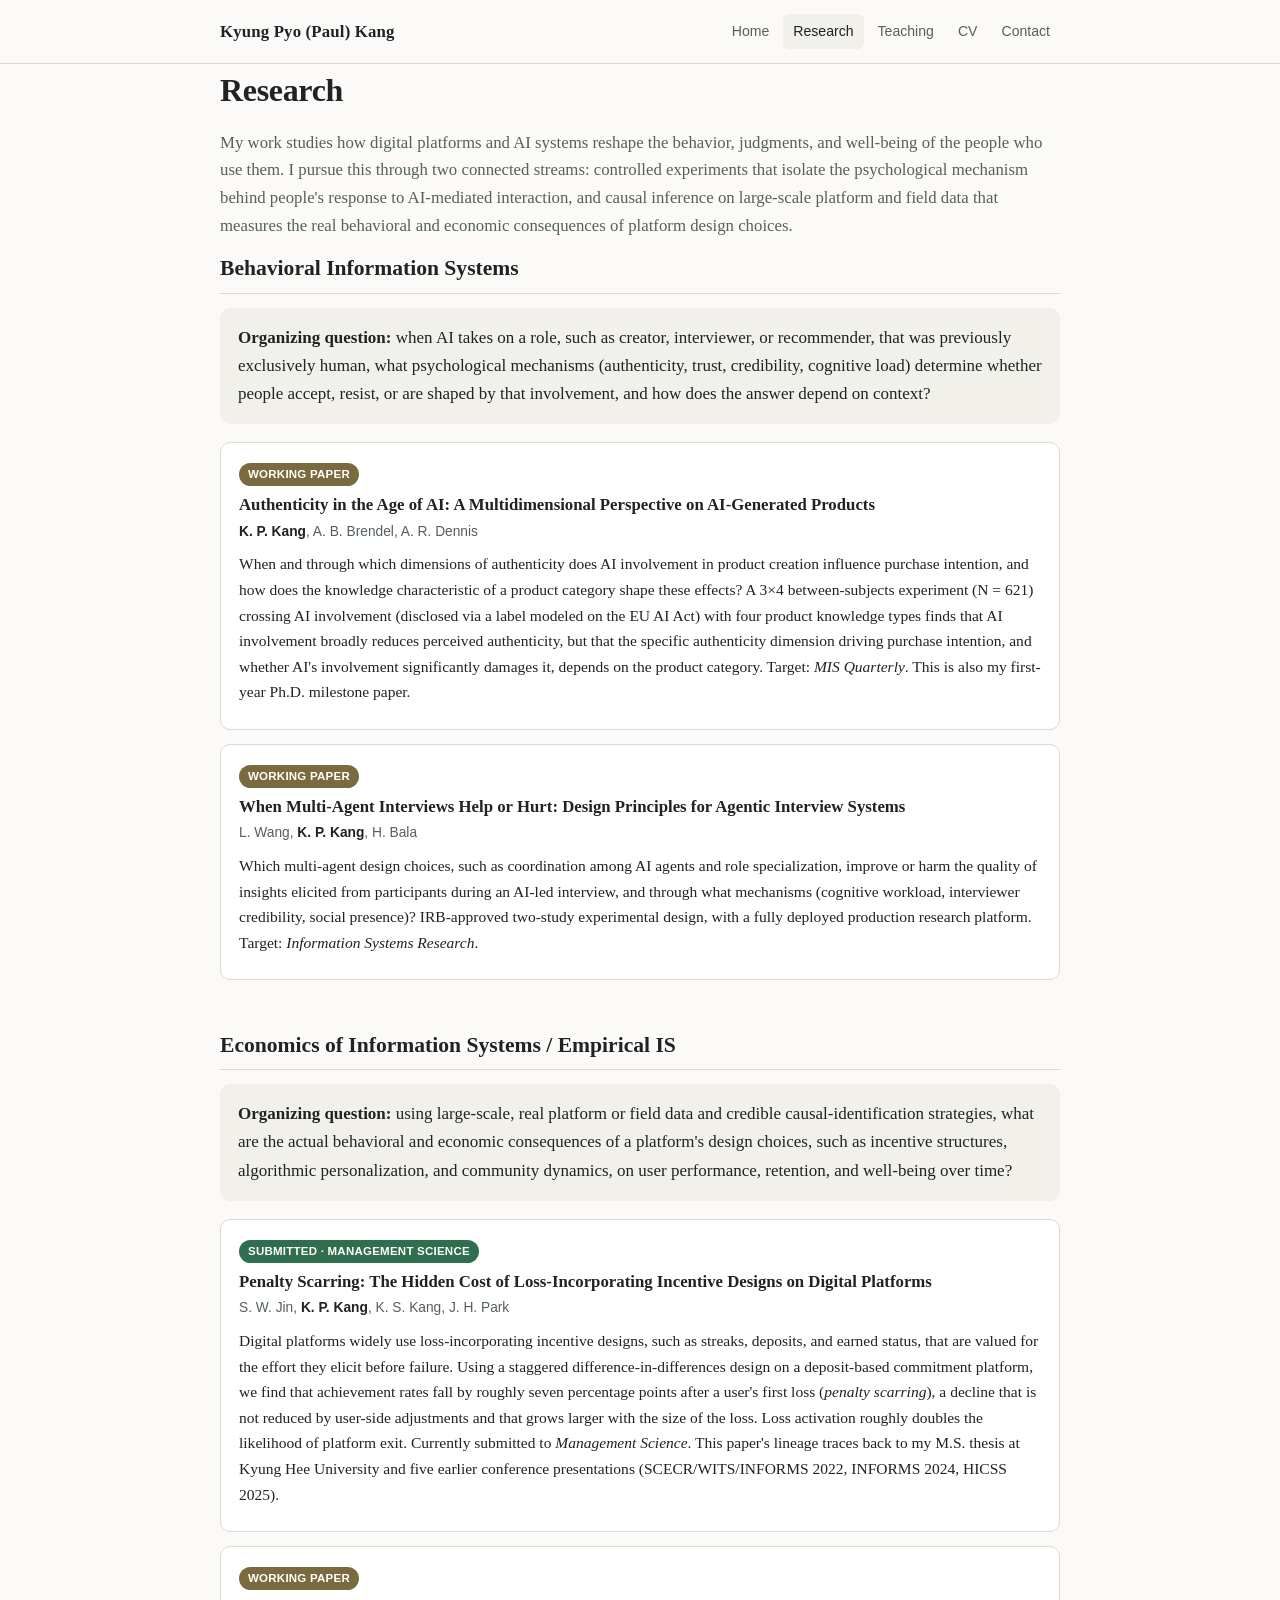
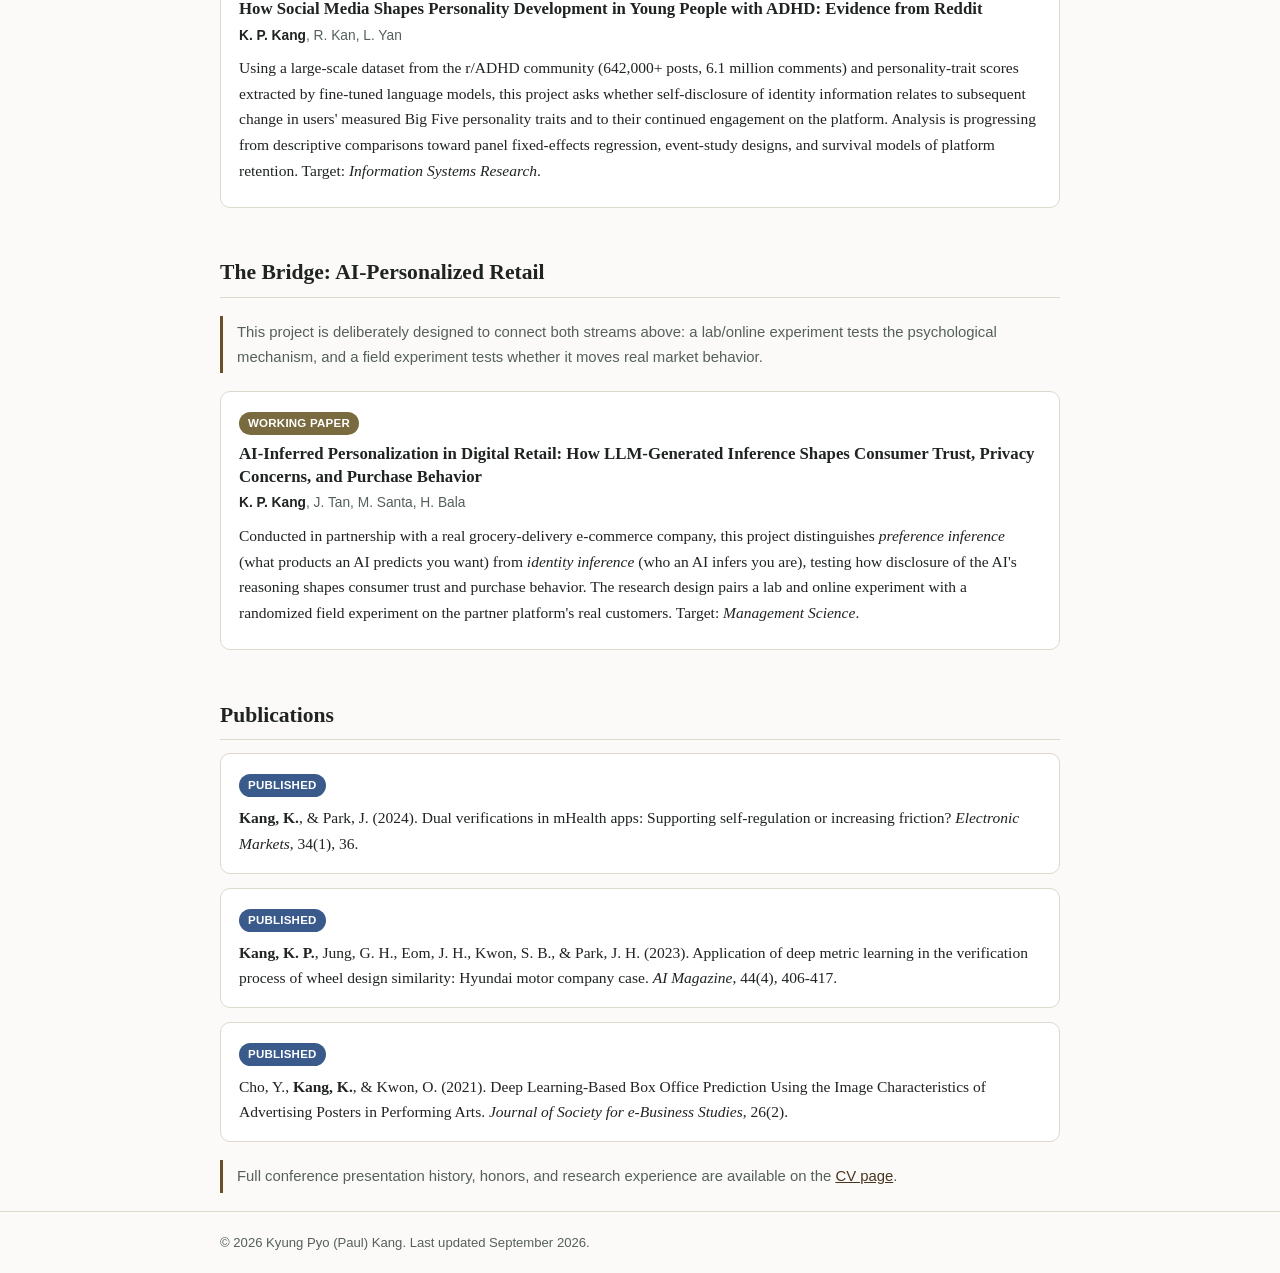
==== research.html @ 39b0a16d "Initial academic website" ====
<!doctype html>
<html lang="en">
<head>
<meta charset="utf-8">
<meta name="viewport" content="width=device-width, initial-scale=1, viewport-fit=cover">
<title>Kyung Pyo (Paul) Kang: Research</title>
<meta name="description" content="Research projects by Kyung Pyo (Paul) Kang, organized around Behavioral Information Systems and Economics of Information Systems / Empirical IS.">
<link rel="stylesheet" href="style.css">
</head>
<body>

<header class="site-header">
  <div class="wrap nav-row">
    <a class="site-name" href="index.html">Kyung Pyo (Paul) Kang</a>
    <nav class="site-nav">
      <a href="index.html">Home</a>
      <a href="research.html" aria-current="page">Research</a>
      <a href="teaching.html">Teaching</a>
      <a href="cv.html">CV</a>
      <a href="index.html#contact">Contact</a>
    </nav>
  </div>
</header>

<main class="wrap">
  <h1>Research</h1>
  <p class="lede">
    My work studies how digital platforms and AI systems reshape the behavior, judgments, and
    well-being of the people who use them. I pursue this through two connected streams: controlled
    experiments that isolate the psychological mechanism behind people's response to AI-mediated
    interaction, and causal inference on large-scale platform and field data that measures the
    real behavioral and economic consequences of platform design choices.
  </p>

  <h2>Behavioral Information Systems</h2>
  <div class="stream-intro">
    <p>
      <strong>Organizing question:</strong> when AI takes on a role, such as creator, interviewer,
      or recommender, that was previously exclusively human, what psychological mechanisms
      (authenticity, trust, credibility, cognitive load) determine whether people accept, resist,
      or are shaped by that involvement, and how does the answer depend on context?
    </p>
  </div>

  <div class="card" id="ai-authenticity">
    <span class="badge working">Working Paper</span>
    <h3>Authenticity in the Age of AI: A Multidimensional Perspective on AI-Generated Products</h3>
    <div class="authors"><span class="self">K. P. Kang</span>, A. B. Brendel, A. R. Dennis</div>
    <p>
      When and through which dimensions of authenticity does AI involvement in product creation
      influence purchase intention, and how does the knowledge characteristic of a product
      category shape these effects? A 3&times;4 between-subjects experiment (N = 621) crossing AI
      involvement (disclosed via a label modeled on the EU AI Act) with four product knowledge
      types finds that AI involvement broadly reduces perceived authenticity, but that the
      specific authenticity dimension driving purchase intention, and whether AI's involvement
      significantly damages it, depends on the product category. Target: <em>MIS
      Quarterly</em>. This is also my first-year Ph.D. milestone paper.
    </p>
  </div>

  <div class="card" id="ai-interview">
    <span class="badge working">Working Paper</span>
    <h3>When Multi-Agent Interviews Help or Hurt: Design Principles for Agentic Interview Systems</h3>
    <div class="authors">L. Wang, <span class="self">K. P. Kang</span>, H. Bala</div>
    <p>
      Which multi-agent design choices, such as coordination among AI agents and role
      specialization, improve or harm the quality of insights elicited from participants during an
      AI-led interview, and through what mechanisms (cognitive workload, interviewer credibility,
      social presence)? IRB-approved two-study experimental design, with a fully deployed
      production research platform. Target: <em>Information Systems Research</em>.
    </p>
  </div>

  <h2>Economics of Information Systems / Empirical IS</h2>
  <div class="stream-intro">
    <p>
      <strong>Organizing question:</strong> using large-scale, real platform or field data and
      credible causal-identification strategies, what are the actual behavioral and economic
      consequences of a platform's design choices, such as incentive structures, algorithmic
      personalization, and community dynamics, on user performance, retention, and well-being
      over time?
    </p>
  </div>

  <div class="card" id="challengers">
    <span class="badge submitted">Submitted &middot; Management Science</span>
    <h3>Penalty Scarring: The Hidden Cost of Loss-Incorporating Incentive Designs on Digital Platforms</h3>
    <div class="authors">S. W. Jin, <span class="self">K. P. Kang</span>, K. S. Kang, J. H. Park</div>
    <p>
      Digital platforms widely use loss-incorporating incentive designs, such as streaks,
      deposits, and earned status, that are valued for the effort they elicit before failure.
      Using a staggered difference-in-differences design on a deposit-based commitment platform,
      we find that achievement rates fall by roughly seven percentage points after a user's first
      loss (<em>penalty scarring</em>), a decline that is not reduced by user-side adjustments and
      that grows larger with the size of the loss. Loss activation roughly doubles the likelihood
      of platform exit. Currently submitted to <em>Management Science</em>. This paper's lineage
      traces back to my M.S. thesis at Kyung Hee University and five earlier conference
      presentations (SCECR/WITS/INFORMS 2022, INFORMS 2024, HICSS 2025).
    </p>
  </div>

  <div class="card" id="adhd-reddit">
    <span class="badge working">Working Paper</span>
    <h3>How Social Media Shapes Personality Development in Young People with ADHD: Evidence from Reddit</h3>
    <div class="authors"><span class="self">K. P. Kang</span>, R. Kan, L. Yan</div>
    <p>
      Using a large-scale dataset from the r/ADHD community (642,000+ posts, 6.1 million comments)
      and personality-trait scores extracted by fine-tuned language models, this project asks
      whether self-disclosure of identity information relates to subsequent change in users'
      measured Big Five personality traits and to their continued engagement on the platform.
      Analysis is progressing from descriptive comparisons toward panel fixed-effects regression,
      event-study designs, and survival models of platform retention. Target: <em>Information
      Systems Research</em>.
    </p>
  </div>

  <h2>The Bridge: AI-Personalized Retail</h2>
  <div class="note-box">
    This project is deliberately designed to connect both streams above: a lab/online experiment
    tests the psychological mechanism, and a field experiment tests whether it moves real market
    behavior.
  </div>
  <div class="card" id="paket">
    <span class="badge working">Working Paper</span>
    <h3>AI-Inferred Personalization in Digital Retail: How LLM-Generated Inference Shapes Consumer Trust, Privacy Concerns, and Purchase Behavior</h3>
    <div class="authors"><span class="self">K. P. Kang</span>, J. Tan, M. Santa, H. Bala</div>
    <p>
      Conducted in partnership with a real grocery-delivery e-commerce company, this project
      distinguishes <em>preference inference</em> (what products an AI predicts you want) from
      <em>identity inference</em> (who an AI infers you are), testing how disclosure of the AI's
      reasoning shapes consumer trust and purchase behavior. The research design pairs a lab and
      online experiment with a randomized field experiment on the partner platform's real
      customers. Target: <em>Management Science</em>.
    </p>
  </div>

  <h2>Publications</h2>
  <div class="card">
    <span class="badge published">Published</span>
    <p style="margin:0"><span class="self">Kang, K.</span>, &amp; Park, J. (2024). Dual verifications in mHealth apps: Supporting self-regulation or increasing friction? <em>Electronic Markets</em>, 34(1), 36.</p>
  </div>
  <div class="card">
    <span class="badge published">Published</span>
    <p style="margin:0"><span class="self">Kang, K. P.</span>, Jung, G. H., Eom, J. H., Kwon, S. B., &amp; Park, J. H. (2023). Application of deep metric learning in the verification process of wheel design similarity: Hyundai motor company case. <em>AI Magazine</em>, 44(4), 406-417.</p>
  </div>
  <div class="card">
    <span class="badge published">Published</span>
    <p style="margin:0">Cho, Y., <span class="self">Kang, K.</span>, &amp; Kwon, O. (2021). Deep Learning-Based Box Office Prediction Using the Image Characteristics of Advertising Posters in Performing Arts. <em>Journal of Society for e-Business Studies</em>, 26(2).</p>
  </div>

  <p class="note-box">
    Full conference presentation history, honors, and research experience are available on the
    <a href="cv.html">CV page</a>.
  </p>

</main>

<footer class="site-footer">
  <div class="wrap">
    &copy; 2026 Kyung Pyo (Paul) Kang. Last updated September 2026.
  </div>
</footer>

</body>
</html>
---- style.css ----
/* ---------------------------------------------------------------
   Kyung Pyo (Paul) Kang — academic site
   Clean, minimal, academic. Shared stylesheet for all pages.
--------------------------------------------------------------- */

:root {
  --bg: #fbfaf8;
  --bg-alt: #f2f0eb;
  --text: #1f2321;
  --text-muted: #55605a;
  --accent: #6b4f2a;
  --accent-strong: #4a3620;
  --border: #ded9cf;
  --card-bg: #ffffff;
  --badge-submitted: #2f6f4e;
  --badge-working: #7a6a3f;
  --badge-published: #3a5a8c;
  --max-width: 880px;
  --radius: 10px;
}

@media (prefers-color-scheme: dark) {
  :root:not([data-theme="light"]) {
    --bg: #14181a;
    --bg-alt: #1b2023;
    --text: #eae7e0;
    --text-muted: #a9b0ab;
    --accent: #d8b98a;
    --accent-strong: #eccf9e;
    --border: #33393c;
    --card-bg: #1d2224;
    --badge-submitted: #6fbf94;
    --badge-working: #d3bd7a;
    --badge-published: #8fb2e0;
  }
}

:root[data-theme="dark"] {
  --bg: #14181a;
  --bg-alt: #1b2023;
  --text: #eae7e0;
  --text-muted: #a9b0ab;
  --accent: #d8b98a;
  --accent-strong: #eccf9e;
  --border: #33393c;
  --card-bg: #1d2224;
  --badge-submitted: #6fbf94;
  --badge-working: #d3bd7a;
  --badge-published: #8fb2e0;
}

* { box-sizing: border-box; }

body {
  margin: 0;
  background: var(--bg);
  color: var(--text);
  font-family: "Iowan Old Style", "Palatino Linotype", Georgia, "Noto Serif", serif;
  line-height: 1.65;
  font-size: 17px;
}

.wrap {
  max-width: var(--max-width);
  margin: 0 auto;
  padding: 0 20px;
}

/* -------- Nav -------- */
header.site-header {
  border-bottom: 1px solid var(--border);
  padding-block: 14px;
  position: sticky;
  top: env(safe-area-inset-top, 0px);
  background: var(--bg);
  z-index: 10;
}

.nav-row {
  display: flex;
  align-items: center;
  justify-content: space-between;
  gap: 12px;
  flex-wrap: wrap;
}

.site-name {
  font-weight: 700;
  font-size: 1.05rem;
  color: var(--text);
  text-decoration: none;
  letter-spacing: 0.01em;
}

nav.site-nav {
  display: flex;
  gap: 4px;
  flex-wrap: wrap;
}

nav.site-nav a {
  font-family: -apple-system, BlinkMacSystemFont, "Segoe UI", Helvetica, Arial, sans-serif;
  font-size: 0.88rem;
  text-decoration: none;
  color: var(--text-muted);
  padding: 6px 10px;
  border-radius: 6px;
  transition: background 0.15s ease, color 0.15s ease;
}

nav.site-nav a:hover,
nav.site-nav a[aria-current="page"] {
  background: var(--bg-alt);
  color: var(--text);
}

/* -------- Main content -------- */
main { padding-block: 40px 64px; }

h1 {
  font-size: 2rem;
  margin: 0 0 6px 0;
  letter-spacing: -0.01em;
}

h2 {
  font-size: 1.35rem;
  margin: 2.2em 0 0.6em 0;
  padding-bottom: 6px;
  border-bottom: 1px solid var(--border);
}

h2:first-of-type { margin-top: 0.4em; }

h3 { font-size: 1.05rem; margin: 1.4em 0 0.3em 0; }

p { margin: 0.7em 0; }

.lede {
  color: var(--text-muted);
  font-size: 1.05rem;
}

.muted { color: var(--text-muted); }

a { color: var(--accent-strong); }
a:hover { color: var(--accent); }

/* -------- Hero (home page) -------- */
.hero {
  display: flex;
  gap: 28px;
  align-items: flex-start;
  flex-wrap: wrap;
}

.hero img.avatar {
  width: 168px;
  height: 216px;
  object-fit: cover;
  border-radius: var(--radius);
  border: 1px solid var(--border);
  flex-shrink: 0;
}

.hero .hero-text { flex: 1 1 320px; min-width: 260px; }

.role-line {
  font-family: -apple-system, BlinkMacSystemFont, "Segoe UI", Helvetica, Arial, sans-serif;
  color: var(--text-muted);
  font-size: 0.98rem;
  margin: 4px 0 14px 0;
}

/* -------- Link chips (home page profile links) -------- */
.chip-row {
  display: flex;
  flex-wrap: wrap;
  gap: 8px;
  margin-top: 16px;
}

.chip {
  font-family: -apple-system, BlinkMacSystemFont, "Segoe UI", Helvetica, Arial, sans-serif;
  font-size: 0.85rem;
  padding: 6px 12px;
  border-radius: 999px;
  border: 1px solid var(--border);
  text-decoration: none;
  color: var(--text);
  background: var(--card-bg);
}

.chip:hover { border-color: var(--accent); color: var(--accent-strong); }

.chip.disabled {
  color: var(--text-muted);
  cursor: default;
  opacity: 0.6;
}
.chip.disabled:hover { border-color: var(--border); color: var(--text-muted); }

/* -------- Research interest / info list -------- */
.fact-list {
  font-family: -apple-system, BlinkMacSystemFont, "Segoe UI", Helvetica, Arial, sans-serif;
  font-size: 0.92rem;
  color: var(--text-muted);
  margin-top: 10px;
}
.fact-list b { color: var(--text); font-weight: 600; }

/* -------- Stream intro blocks -------- */
.stream-intro {
  background: var(--bg-alt);
  border-radius: var(--radius);
  padding: 16px 18px;
  margin: 14px 0 18px 0;
}
.stream-intro p { margin: 0; }

/* -------- Project cards -------- */
.card {
  background: var(--card-bg);
  border: 1px solid var(--border);
  border-radius: var(--radius);
  padding: 16px 18px;
  margin-bottom: 14px;
}

.card h3 {
  margin: 0 0 4px 0;
  font-size: 1.05rem;
  line-height: 1.35;
}

.card .authors {
  font-family: -apple-system, BlinkMacSystemFont, "Segoe UI", Helvetica, Arial, sans-serif;
  font-size: 0.86rem;
  color: var(--text-muted);
  margin-bottom: 8px;
}

.card .self { font-weight: 600; color: var(--text); }

.badge {
  display: inline-block;
  font-family: -apple-system, BlinkMacSystemFont, "Segoe UI", Helvetica, Arial, sans-serif;
  font-size: 0.72rem;
  font-weight: 600;
  letter-spacing: 0.02em;
  text-transform: uppercase;
  padding: 2px 9px;
  border-radius: 999px;
  color: #fff;
  margin-bottom: 8px;
}
.badge.submitted { background: var(--badge-submitted); }
.badge.working { background: var(--badge-working); }
.badge.published { background: var(--badge-published); }

.card p { margin: 0.5em 0; font-size: 0.97rem; }

.note-box {
  border-left: 3px solid var(--accent);
  padding: 4px 14px;
  margin: 18px 0;
  font-size: 0.93rem;
  color: var(--text-muted);
  font-family: -apple-system, BlinkMacSystemFont, "Segoe UI", Helvetica, Arial, sans-serif;
}

/* -------- Teaching / experience table -------- */
table.exp {
  width: 100%;
  border-collapse: collapse;
  font-size: 0.94rem;
  margin: 10px 0 20px 0;
}
table.exp td { padding: 6px 4px; border-bottom: 1px solid var(--border); vertical-align: top; }
table.exp td.when {
  color: var(--text-muted);
  white-space: nowrap;
  text-align: right;
  font-family: -apple-system, BlinkMacSystemFont, "Segoe UI", Helvetica, Arial, sans-serif;
  font-size: 0.85rem;
  padding-left: 14px;
}

/* -------- CV page -------- */
.cv-actions { margin: 14px 0 20px 0; }

.btn {
  display: inline-block;
  font-family: -apple-system, BlinkMacSystemFont, "Segoe UI", Helvetica, Arial, sans-serif;
  font-size: 0.92rem;
  font-weight: 600;
  padding: 9px 18px;
  border-radius: 8px;
  background: var(--accent-strong);
  color: #fff !important;
  text-decoration: none;
}
.btn:hover { background: var(--accent); }

.cv-embed {
  width: 100%;
  height: 80vh;
  min-height: 480px;
  border: 1px solid var(--border);
  border-radius: var(--radius);
  background: var(--bg-alt);
}

/* -------- Footer -------- */
footer.site-footer {
  border-top: 1px solid var(--border);
  padding-block: 20px calc(20px + env(safe-area-inset-bottom, 0px));
  font-family: -apple-system, BlinkMacSystemFont, "Segoe UI", Helvetica, Arial, sans-serif;
  font-size: 0.82rem;
  color: var(--text-muted);
}

/* -------- Responsive -------- */
@media (max-width: 480px) {
  body { font-size: 16px; }
  .hero { flex-direction: column; align-items: center; text-align: center; }
  .hero img.avatar { width: 140px; height: 180px; }
  .hero .hero-text { width: 100%; min-width: 0; flex-basis: auto; }
  .chip-row { justify-content: center; }
  h1 { font-size: 1.7rem; }
}
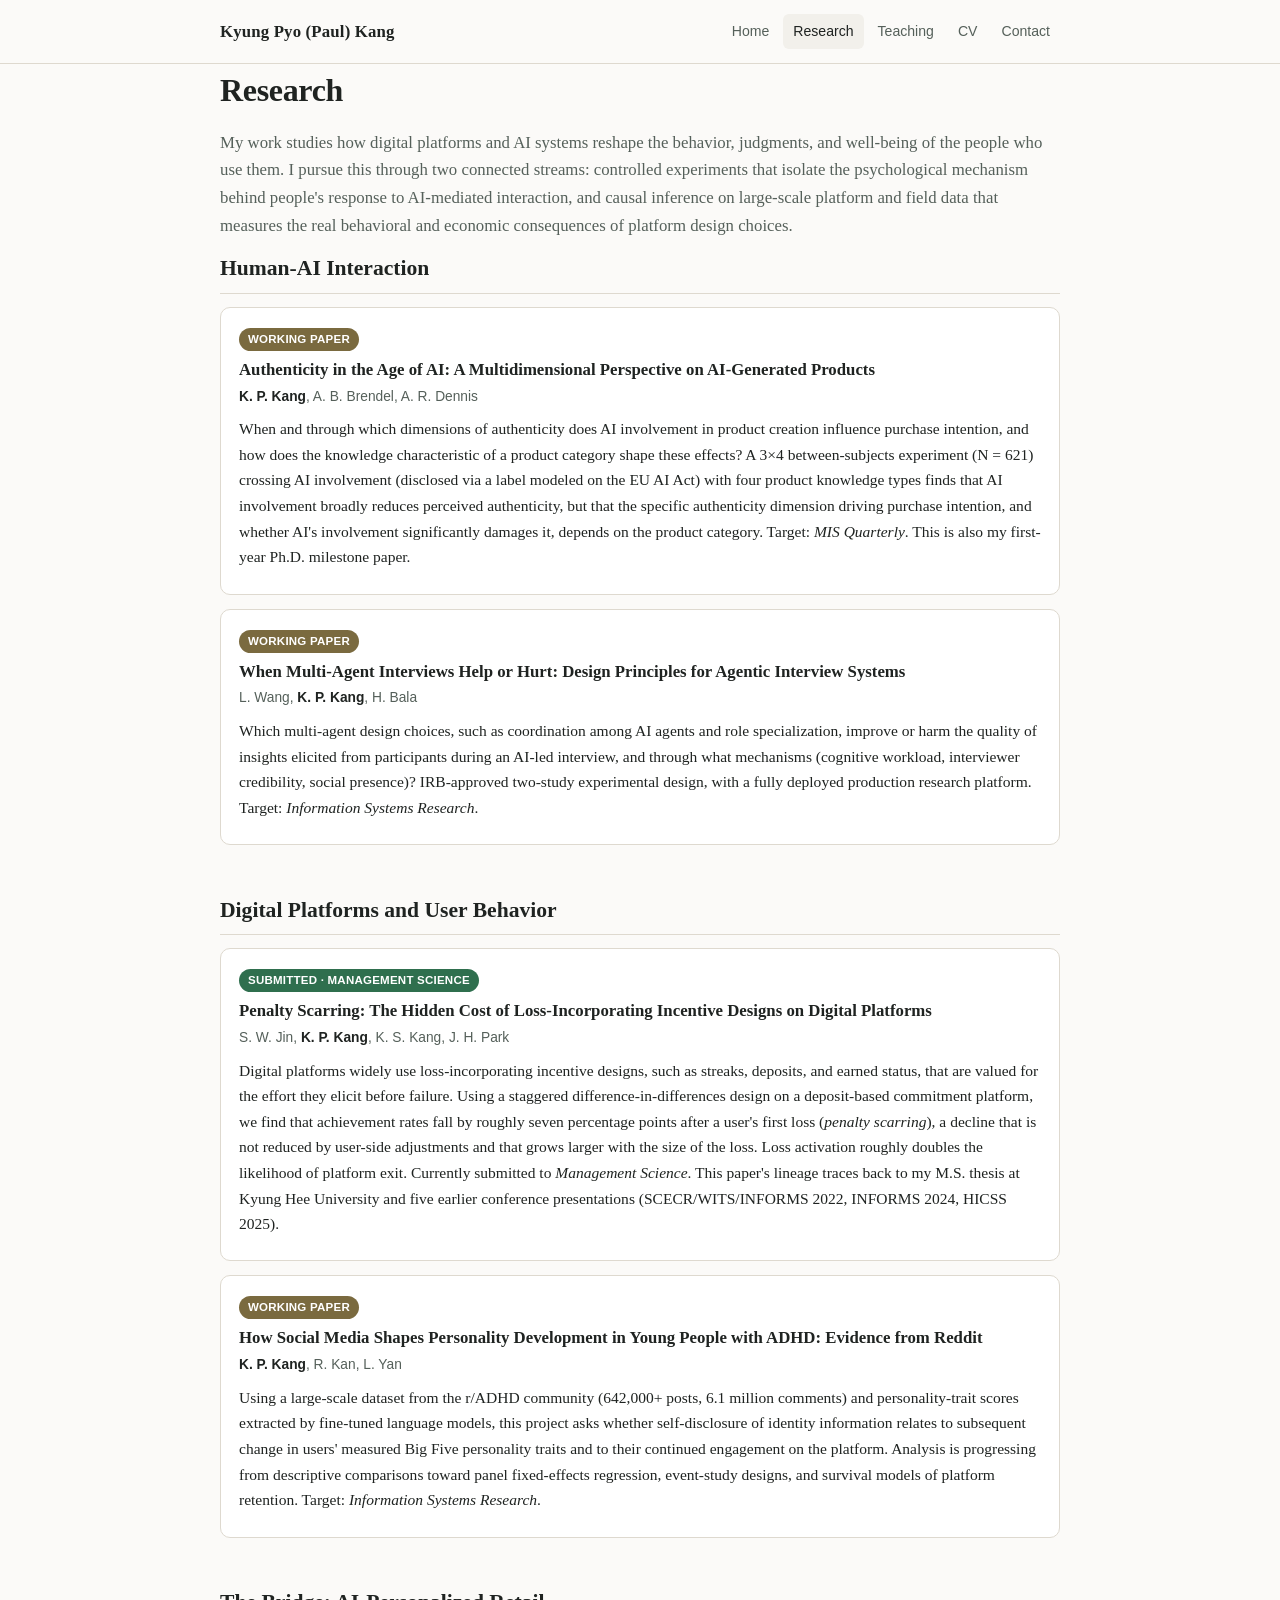
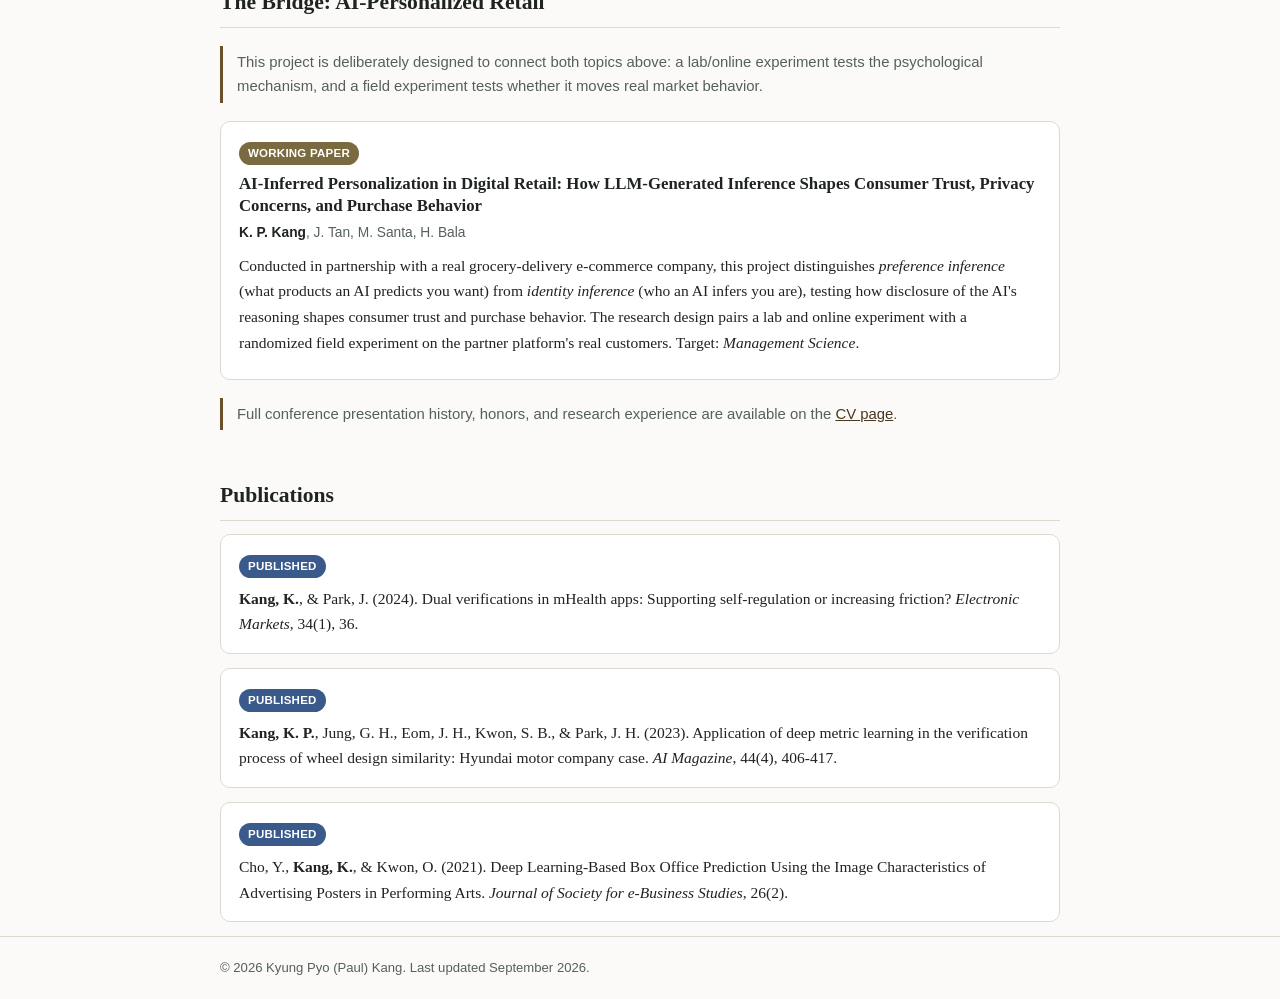
==== commit fa4f4908: "Restructure Research page by topic, remove organizing-question boxes, move Publications to end" ====
--- a/research.html
+++ b/research.html
@@ -4,7 +4,7 @@
 <meta charset="utf-8">
 <meta name="viewport" content="width=device-width, initial-scale=1, viewport-fit=cover">
 <title>Kyung Pyo (Paul) Kang: Research</title>
-<meta name="description" content="Research projects by Kyung Pyo (Paul) Kang, organized around Behavioral Information Systems and Economics of Information Systems / Empirical IS.">
+<meta name="description" content="Research projects by Kyung Pyo (Paul) Kang on human-AI interaction and digital platforms and user behavior.">
 <link rel="stylesheet" href="style.css">
 </head>
 <body>
@@ -32,15 +32,7 @@
     real behavioral and economic consequences of platform design choices.
   </p>
 
-  <h2>Behavioral Information Systems</h2>
-  <div class="stream-intro">
-    <p>
-      <strong>Organizing question:</strong> when AI takes on a role, such as creator, interviewer,
-      or recommender, that was previously exclusively human, what psychological mechanisms
-      (authenticity, trust, credibility, cognitive load) determine whether people accept, resist,
-      or are shaped by that involvement, and how does the answer depend on context?
-    </p>
-  </div>
+  <h2>Human-AI Interaction</h2>
 
   <div class="card" id="ai-authenticity">
     <span class="badge working">Working Paper</span>
@@ -71,16 +63,7 @@
     </p>
   </div>
 
-  <h2>Economics of Information Systems / Empirical IS</h2>
-  <div class="stream-intro">
-    <p>
-      <strong>Organizing question:</strong> using large-scale, real platform or field data and
-      credible causal-identification strategies, what are the actual behavioral and economic
-      consequences of a platform's design choices, such as incentive structures, algorithmic
-      personalization, and community dynamics, on user performance, retention, and well-being
-      over time?
-    </p>
-  </div>
+  <h2>Digital Platforms and User Behavior</h2>
 
   <div class="card" id="challengers">
     <span class="badge submitted">Submitted &middot; Management Science</span>
@@ -116,7 +99,7 @@
 
   <h2>The Bridge: AI-Personalized Retail</h2>
   <div class="note-box">
-    This project is deliberately designed to connect both streams above: a lab/online experiment
+    This project is deliberately designed to connect both topics above: a lab/online experiment
     tests the psychological mechanism, and a field experiment tests whether it moves real market
     behavior.
   </div>
@@ -134,6 +117,11 @@
     </p>
   </div>
 
+  <p class="note-box">
+    Full conference presentation history, honors, and research experience are available on the
+    <a href="cv.html">CV page</a>.
+  </p>
+
   <h2>Publications</h2>
   <div class="card">
     <span class="badge published">Published</span>
@@ -148,11 +136,6 @@
     <p style="margin:0">Cho, Y., <span class="self">Kang, K.</span>, &amp; Kwon, O. (2021). Deep Learning-Based Box Office Prediction Using the Image Characteristics of Advertising Posters in Performing Arts. <em>Journal of Society for e-Business Studies</em>, 26(2).</p>
   </div>
 
-  <p class="note-box">
-    Full conference presentation history, honors, and research experience are available on the
-    <a href="cv.html">CV page</a>.
-  </p>
-
 </main>
 
 <footer class="site-footer">
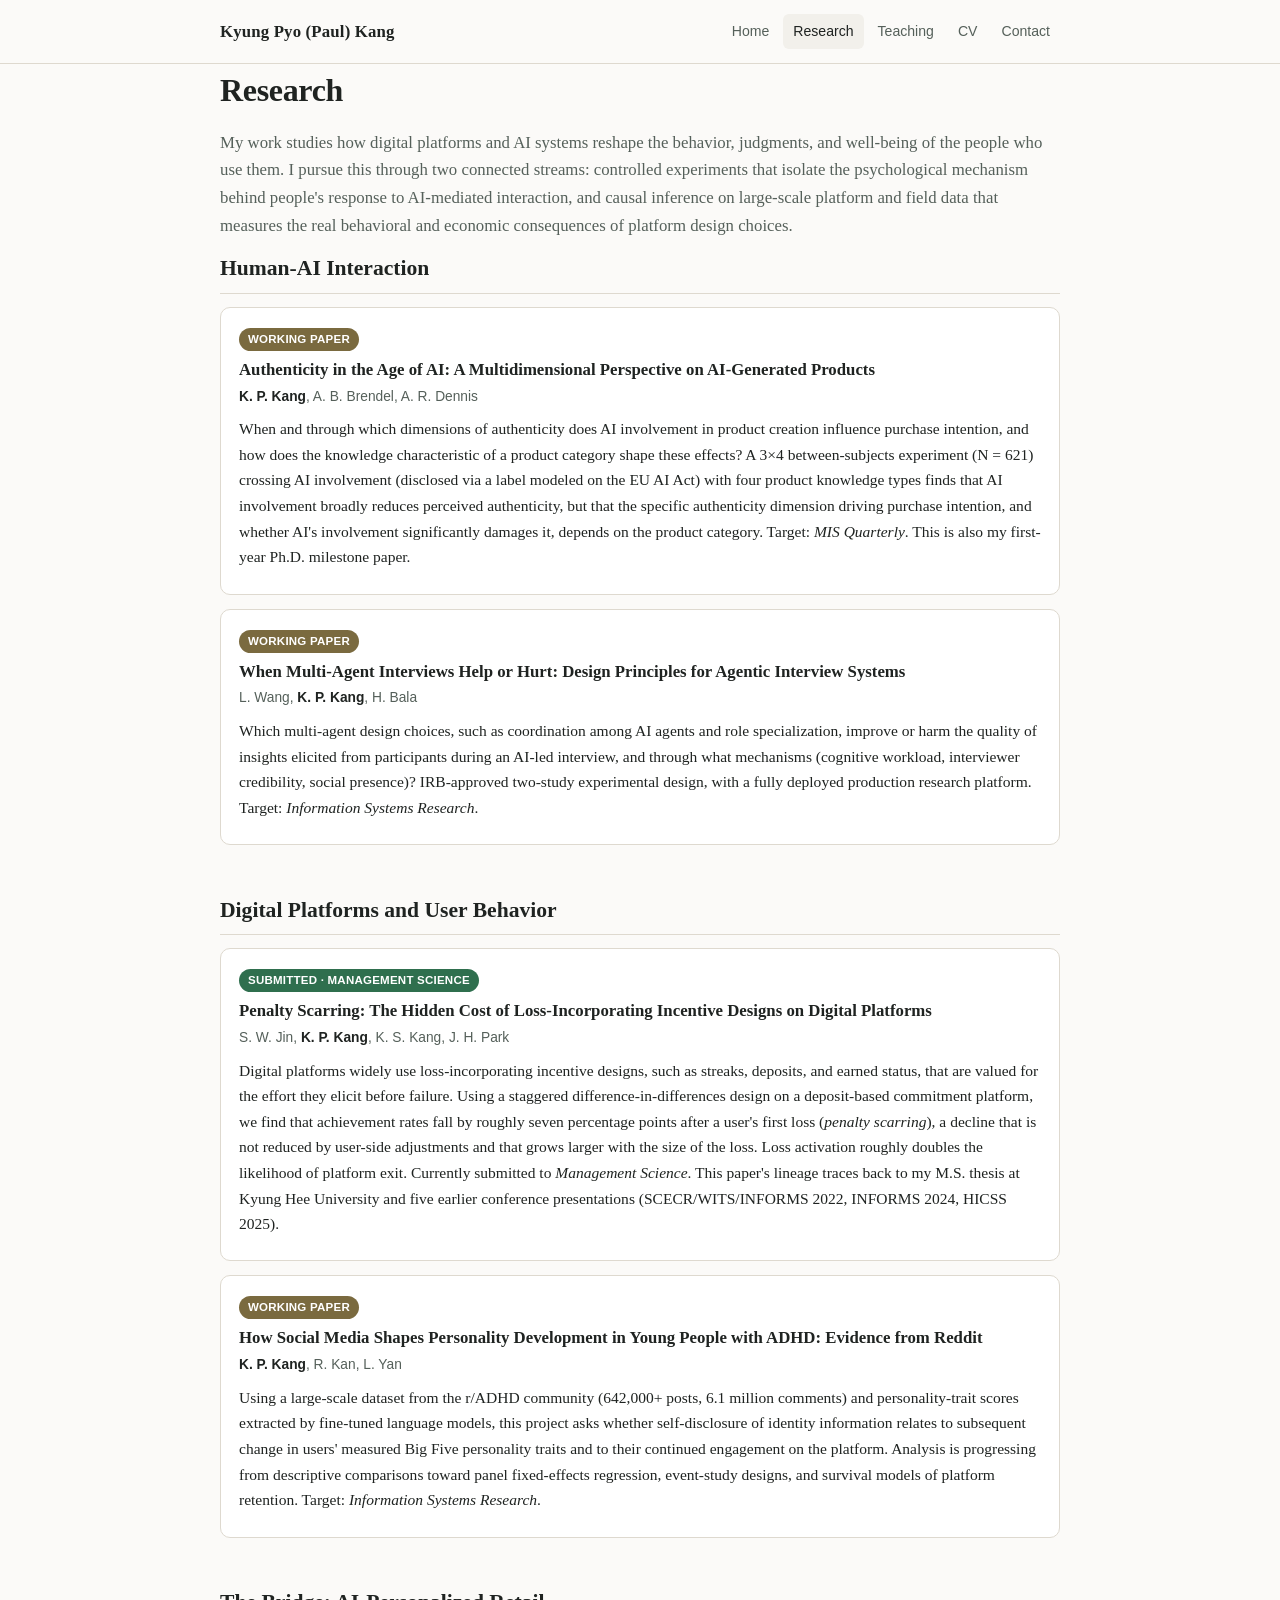
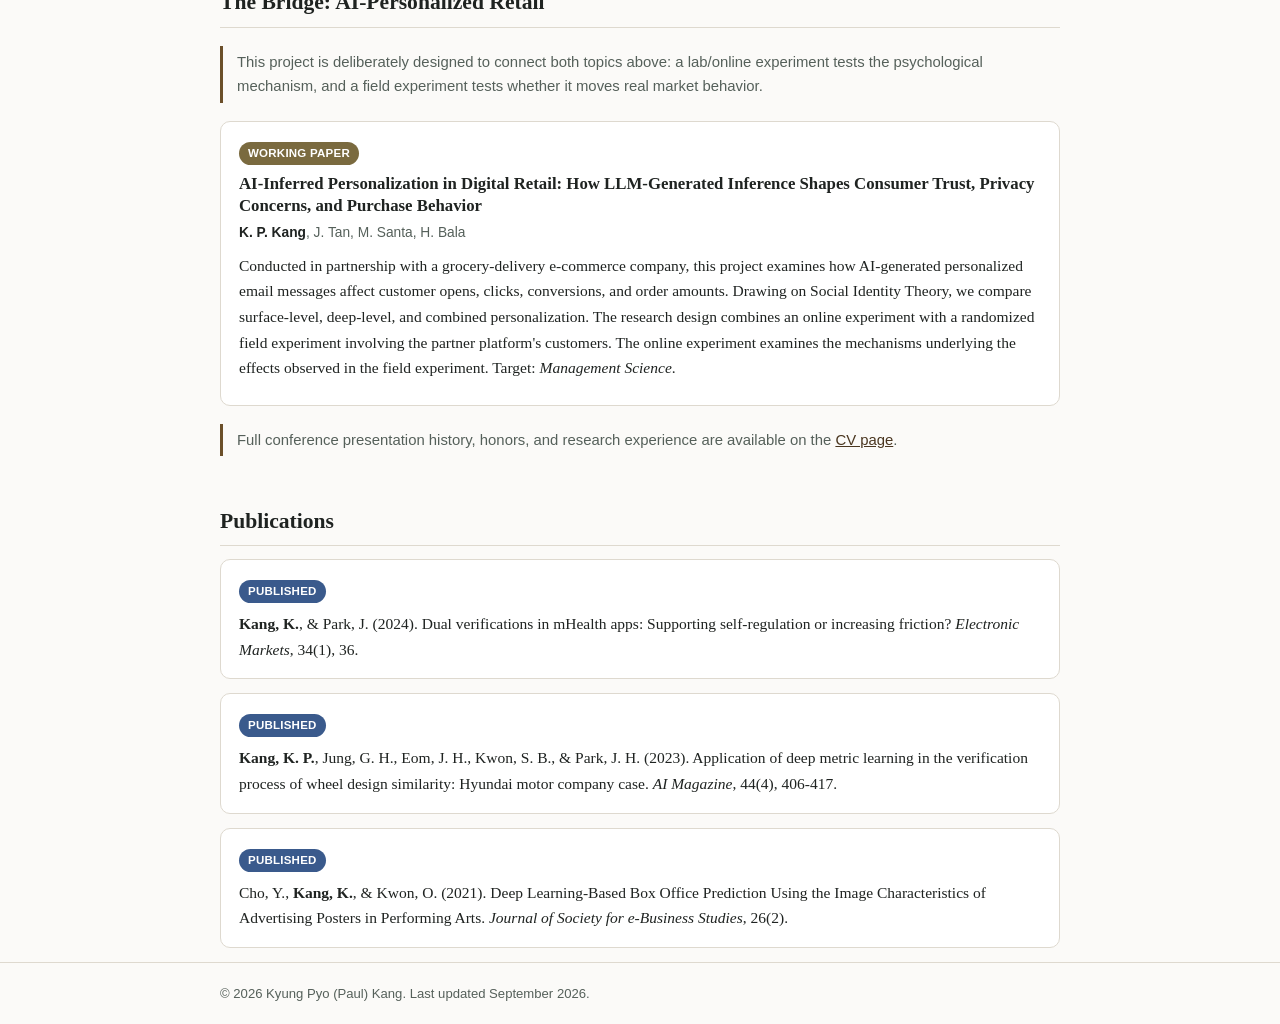
==== commit 00eccf79: "Update Paket project description: personalization-level framing with Social Identity Theory" ====
--- a/research.html
+++ b/research.html
@@ -108,12 +108,13 @@
     <h3>AI-Inferred Personalization in Digital Retail: How LLM-Generated Inference Shapes Consumer Trust, Privacy Concerns, and Purchase Behavior</h3>
     <div class="authors"><span class="self">K. P. Kang</span>, J. Tan, M. Santa, H. Bala</div>
     <p>
-      Conducted in partnership with a real grocery-delivery e-commerce company, this project
-      distinguishes <em>preference inference</em> (what products an AI predicts you want) from
-      <em>identity inference</em> (who an AI infers you are), testing how disclosure of the AI's
-      reasoning shapes consumer trust and purchase behavior. The research design pairs a lab and
-      online experiment with a randomized field experiment on the partner platform's real
-      customers. Target: <em>Management Science</em>.
+      Conducted in partnership with a grocery-delivery e-commerce company, this project examines
+      how AI-generated personalized email messages affect customer opens, clicks, conversions, and
+      order amounts. Drawing on Social Identity Theory, we compare surface-level, deep-level, and
+      combined personalization. The research design combines an online experiment with a
+      randomized field experiment involving the partner platform's customers. The online
+      experiment examines the mechanisms underlying the effects observed in the field experiment.
+      Target: <em>Management Science</em>.
     </p>
   </div>
 
